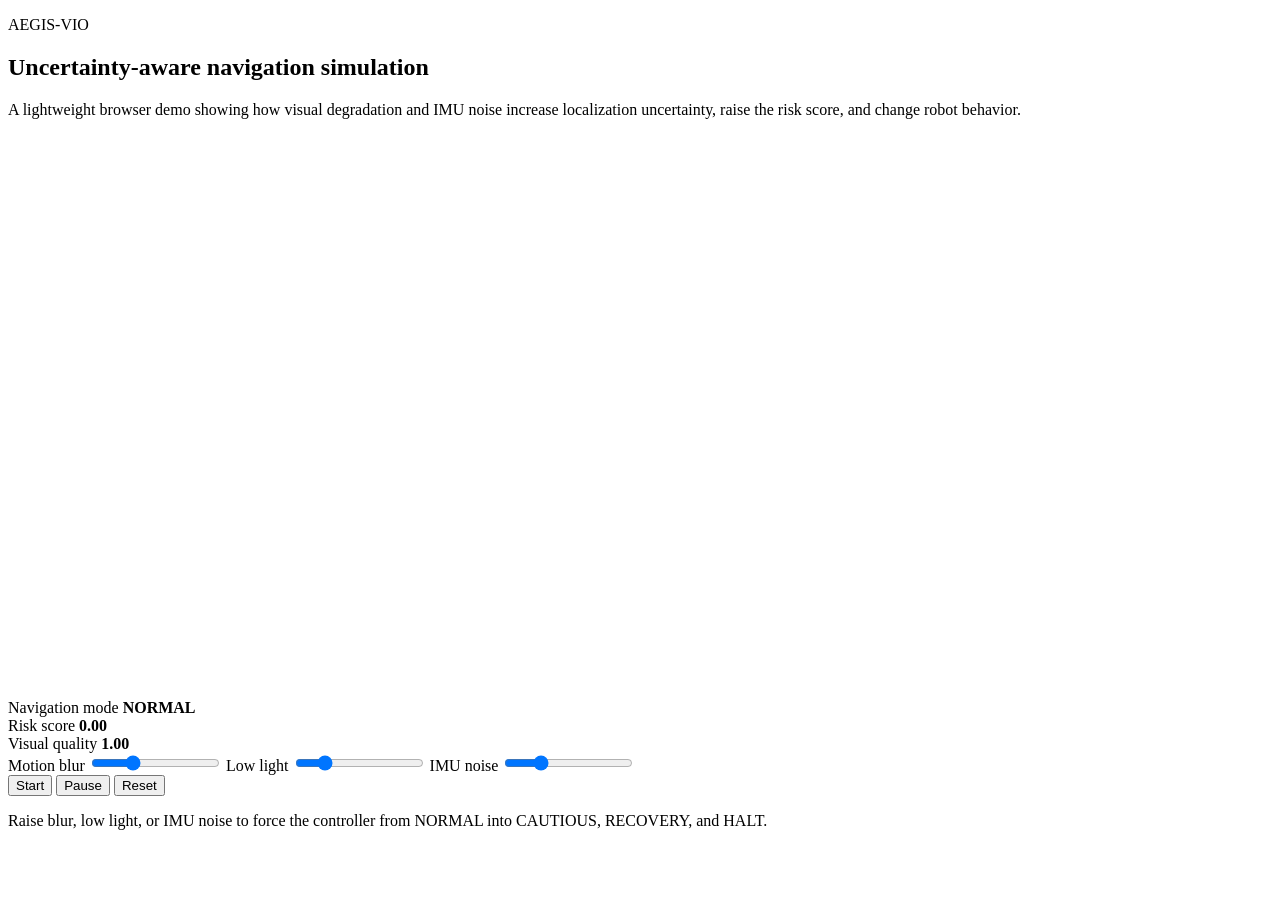
==== web/simulation.html @ ded65051 "add interactive html simulation" ====
<!doctype html>
<html lang="en">
<head>
  <meta charset="utf-8" />
  <meta name="viewport" content="width=device-width, initial-scale=1" />
  <title>AEGIS-VIO Interactive Simulation</title>
  <link rel="stylesheet" href="styles.css" />
</head>
<body>
  <main class="app">
    <section class="hero">
      <p class="eyebrow">AEGIS-VIO</p>
      <h1>Uncertainty-aware navigation simulation</h1>
      <p>
        A lightweight browser demo showing how visual degradation and IMU noise
        increase localization uncertainty, raise the risk score, and change robot behavior.
      </p>
    </section>

    <section class="layout">
      <article class="panel canvas-panel">
        <canvas id="simCanvas" width="900" height="560" aria-label="2D robot simulation"></canvas>
      </article>

      <aside class="panel controls">
        <div class="mode-card" id="modeCard">
          <span class="label">Navigation mode</span>
          <strong id="modeText">NORMAL</strong>
        </div>

        <div class="metric">
          <span>Risk score</span>
          <strong id="riskValue">0.00</strong>
          <div class="bar"><div id="riskBar"></div></div>
        </div>

        <div class="metric">
          <span>Visual quality</span>
          <strong id="qualityValue">1.00</strong>
          <div class="bar"><div id="qualityBar"></div></div>
        </div>

        <label>
          Motion blur
          <input id="blurSlider" type="range" min="0" max="1" step="0.01" value="0.30" />
        </label>

        <label>
          Low light
          <input id="lightSlider" type="range" min="0" max="1" step="0.01" value="0.20" />
        </label>

        <label>
          IMU noise
          <input id="imuSlider" type="range" min="0" max="1" step="0.01" value="0.25" />
        </label>

        <div class="buttons">
          <button id="startBtn">Start</button>
          <button id="pauseBtn">Pause</button>
          <button id="resetBtn">Reset</button>
        </div>

        <p class="hint">
          Raise blur, low light, or IMU noise to force the controller from
          NORMAL into CAUTIOUS, RECOVERY, and HALT.
        </p>
      </aside>
    </section>
  </main>

  <script src="simulation.js"></script>
</body>
</html>
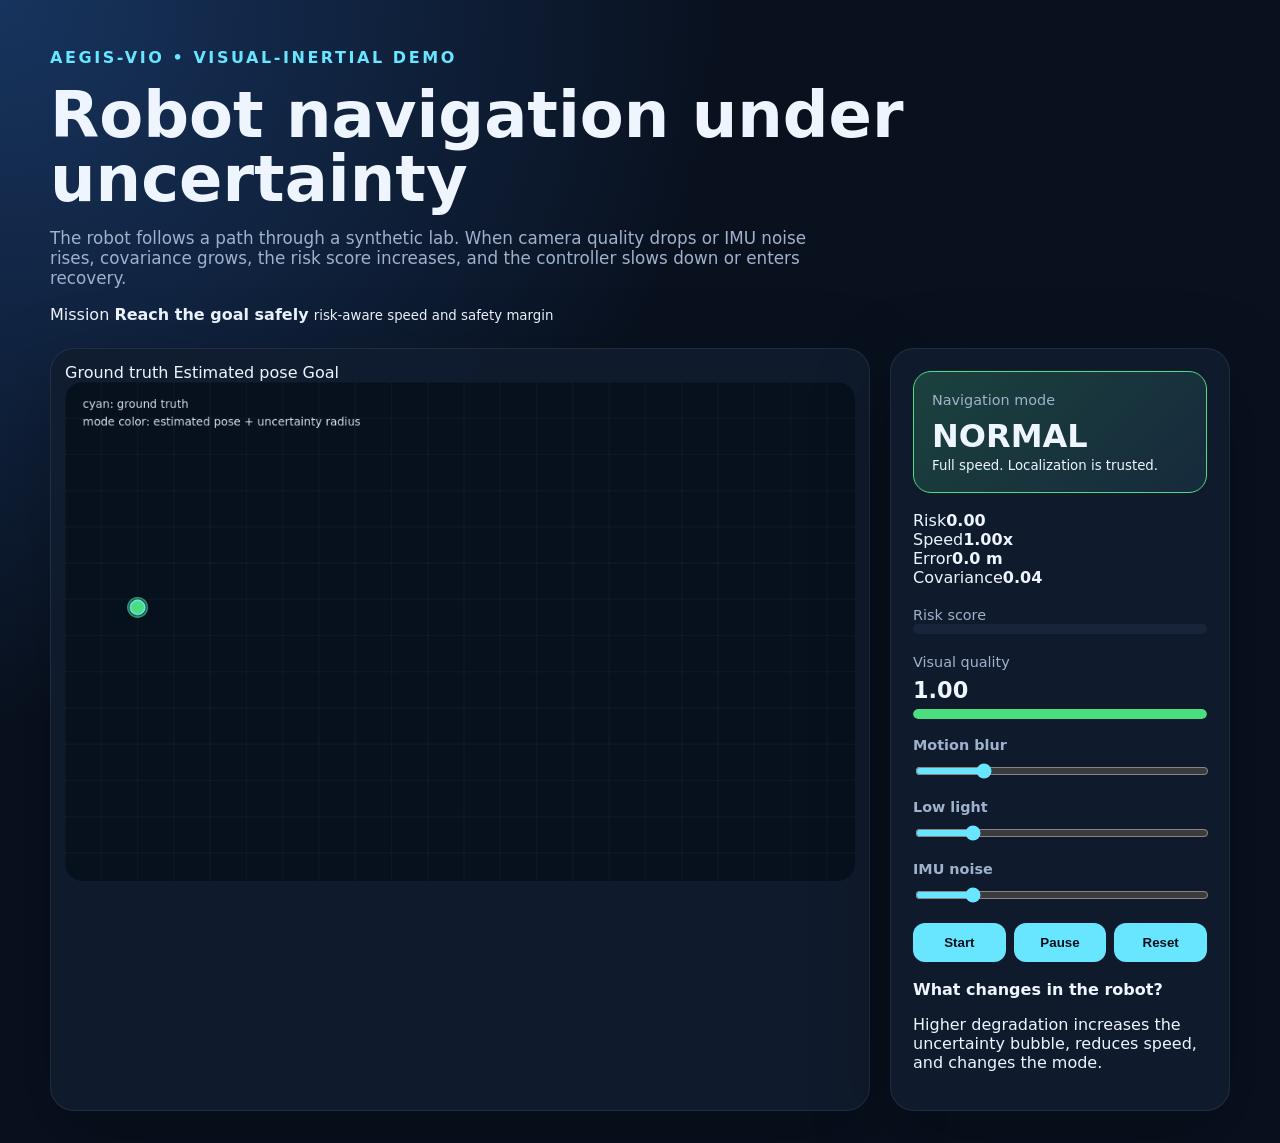
==== commit 5be2d9ac: "improve html simulation interface" ====
--- a/web/simulation.html
+++ b/web/simulation.html
@@ -3,34 +3,53 @@
 <head>
   <meta charset="utf-8" />
   <meta name="viewport" content="width=device-width, initial-scale=1" />
-  <title>AEGIS-VIO Interactive Simulation</title>
+  <title>AEGIS-VIO Robot Simulation</title>
   <link rel="stylesheet" href="styles.css" />
 </head>
 <body>
   <main class="app">
     <section class="hero">
-      <p class="eyebrow">AEGIS-VIO</p>
-      <h1>Uncertainty-aware navigation simulation</h1>
-      <p>
-        A lightweight browser demo showing how visual degradation and IMU noise
-        increase localization uncertainty, raise the risk score, and change robot behavior.
-      </p>
+      <div>
+        <p class="eyebrow">AEGIS-VIO • Visual-Inertial Demo</p>
+        <h1>Robot navigation under uncertainty</h1>
+        <p>
+          The robot follows a path through a synthetic lab. When camera quality drops or IMU noise rises,
+          covariance grows, the risk score increases, and the controller slows down or enters recovery.
+        </p>
+      </div>
+      <div class="hero-card">
+        <span>Mission</span>
+        <strong>Reach the goal safely</strong>
+        <small>risk-aware speed and safety margin</small>
+      </div>
     </section>
 
     <section class="layout">
       <article class="panel canvas-panel">
-        <canvas id="simCanvas" width="900" height="560" aria-label="2D robot simulation"></canvas>
+        <div class="canvas-toolbar">
+          <span class="dot normal"></span> Ground truth
+          <span class="dot estimate"></span> Estimated pose
+          <span class="dot goal"></span> Goal
+        </div>
+        <canvas id="simCanvas" width="980" height="620" aria-label="2D robot simulation"></canvas>
       </article>
 
       <aside class="panel controls">
         <div class="mode-card" id="modeCard">
           <span class="label">Navigation mode</span>
           <strong id="modeText">NORMAL</strong>
+          <small id="modeHint">Full speed. Localization is trusted.</small>
+        </div>
+
+        <div class="telemetry-grid">
+          <div class="telemetry"><span>Risk</span><strong id="riskValue">0.00</strong></div>
+          <div class="telemetry"><span>Speed</span><strong id="speedValue">1.00x</strong></div>
+          <div class="telemetry"><span>Error</span><strong id="errorValue">0.0 m</strong></div>
+          <div class="telemetry"><span>Covariance</span><strong id="covValue">0.04</strong></div>
         </div>
 
         <div class="metric">
           <span>Risk score</span>
-          <strong id="riskValue">0.00</strong>
           <div class="bar"><div id="riskBar"></div></div>
         </div>
 
@@ -40,31 +59,20 @@
           <div class="bar"><div id="qualityBar"></div></div>
         </div>
 
-        <label>
-          Motion blur
-          <input id="blurSlider" type="range" min="0" max="1" step="0.01" value="0.30" />
-        </label>
-
-        <label>
-          Low light
-          <input id="lightSlider" type="range" min="0" max="1" step="0.01" value="0.20" />
-        </label>
-
-        <label>
-          IMU noise
-          <input id="imuSlider" type="range" min="0" max="1" step="0.01" value="0.25" />
-        </label>
+        <label>Motion blur<input id="blurSlider" type="range" min="0" max="1" step="0.01" value="0.22" /></label>
+        <label>Low light<input id="lightSlider" type="range" min="0" max="1" step="0.01" value="0.18" /></label>
+        <label>IMU noise<input id="imuSlider" type="range" min="0" max="1" step="0.01" value="0.18" /></label>
 
         <div class="buttons">
           <button id="startBtn">Start</button>
-          <button id="pauseBtn">Pause</button>
-          <button id="resetBtn">Reset</button>
+          <button id="pauseBtn" class="secondary">Pause</button>
+          <button id="resetBtn" class="secondary">Reset</button>
         </div>
 
-        <p class="hint">
-          Raise blur, low light, or IMU noise to force the controller from
-          NORMAL into CAUTIOUS, RECOVERY, and HALT.
-        </p>
+        <div class="explain">
+          <strong>What changes in the robot?</strong>
+          <p>Higher degradation increases the uncertainty bubble, reduces speed, and changes the mode.</p>
+        </div>
       </aside>
     </section>
   </main>
--- a/web/styles.css
+++ b/web/styles.css
@@ -0,0 +1,166 @@
+:root {
+  color-scheme: dark;
+  --bg: #09111f;
+  --panel: #111c2f;
+  --panel-soft: #17243a;
+  --text: #eef5ff;
+  --muted: #9fb1cc;
+  --accent: #69e6ff;
+  --normal: #4ade80;
+  --cautious: #facc15;
+  --recovery: #fb923c;
+  --halt: #ef4444;
+}
+
+* { box-sizing: border-box; }
+
+body {
+  margin: 0;
+  min-height: 100vh;
+  font-family: Inter, ui-sans-serif, system-ui, -apple-system, BlinkMacSystemFont, "Segoe UI", sans-serif;
+  background: radial-gradient(circle at top left, #17345e 0, var(--bg) 42%);
+  color: var(--text);
+}
+
+.app {
+  width: min(1180px, calc(100% - 32px));
+  margin: 0 auto;
+  padding: 32px 0;
+}
+
+.hero {
+  margin-bottom: 24px;
+}
+
+.eyebrow {
+  color: var(--accent);
+  font-weight: 800;
+  letter-spacing: 0.16em;
+  text-transform: uppercase;
+}
+
+h1 {
+  margin: 0 0 10px;
+  font-size: clamp(2rem, 5vw, 4rem);
+  line-height: 1;
+}
+
+.hero p:last-child {
+  max-width: 760px;
+  color: var(--muted);
+  font-size: 1.05rem;
+}
+
+.layout {
+  display: grid;
+  grid-template-columns: minmax(0, 1fr) 340px;
+  gap: 20px;
+}
+
+.panel {
+  border: 1px solid rgba(255, 255, 255, 0.08);
+  border-radius: 24px;
+  background: rgba(17, 28, 47, 0.86);
+  box-shadow: 0 24px 80px rgba(0, 0, 0, 0.28);
+}
+
+.canvas-panel {
+  padding: 14px;
+}
+
+canvas {
+  display: block;
+  width: 100%;
+  height: auto;
+  border-radius: 18px;
+  background: #07101d;
+}
+
+.controls {
+  padding: 22px;
+  display: flex;
+  flex-direction: column;
+  gap: 18px;
+}
+
+.mode-card {
+  padding: 18px;
+  border-radius: 18px;
+  background: linear-gradient(135deg, rgba(74, 222, 128, 0.18), rgba(105, 230, 255, 0.08));
+  border: 1px solid rgba(255, 255, 255, 0.08);
+}
+
+.label, .metric span, label {
+  color: var(--muted);
+  font-size: 0.9rem;
+}
+
+.mode-card strong {
+  display: block;
+  margin-top: 8px;
+  font-size: 2rem;
+}
+
+.metric strong {
+  display: block;
+  margin: 6px 0;
+  font-size: 1.4rem;
+}
+
+.bar {
+  height: 10px;
+  overflow: hidden;
+  border-radius: 999px;
+  background: var(--panel-soft);
+}
+
+.bar > div {
+  height: 100%;
+  width: 0%;
+  border-radius: inherit;
+  background: var(--accent);
+  transition: width 120ms linear, background 120ms linear;
+}
+
+label {
+  display: grid;
+  gap: 8px;
+  font-weight: 700;
+}
+
+input[type="range"] {
+  width: 100%;
+  accent-color: var(--accent);
+}
+
+.buttons {
+  display: grid;
+  grid-template-columns: repeat(3, 1fr);
+  gap: 8px;
+}
+
+button {
+  cursor: pointer;
+  border: 0;
+  border-radius: 12px;
+  padding: 12px 10px;
+  color: #06101d;
+  background: var(--accent);
+  font-weight: 800;
+}
+
+button:hover {
+  filter: brightness(1.08);
+}
+
+.hint {
+  margin: 0;
+  color: var(--muted);
+  line-height: 1.5;
+}
+
+@media (max-width: 940px) {
+  .layout {
+    grid-template-columns: 1fr;
+  }
+}
